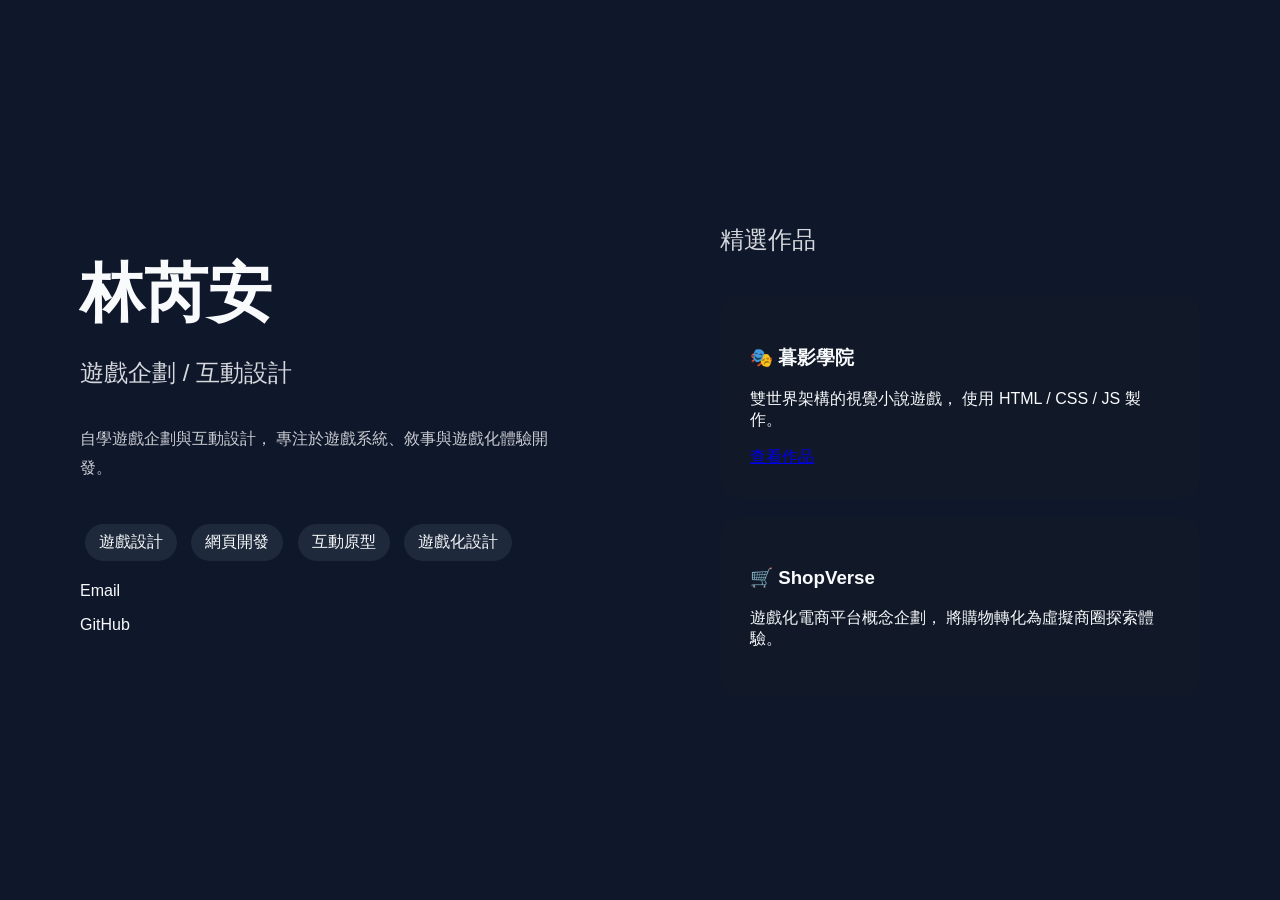
==== index.html @ 6c93cc81 "first commit" ====
<!DOCTYPE html>
<html lang="zh-Hant-TW">
    <head>
        <meta charset="UTF-8" />
        <meta name="viewport" content="width=device-width, initial-scale=1.0" />
        <title>Spin的網站</title>
        <link rel="stylesheet" href="index.css" />
    </head>
    <body>

    <div class="layout">

    <!-- 左側 -->
    <section class="left">

        <h1>林芮安</h1>

        <h2>遊戲企劃 / 互動設計</h2>

        <p class="intro">
        自學遊戲企劃與互動設計，
        專注於遊戲系統、敘事與遊戲化體驗開發。
        </p>

        <div class="tags">
            <span>遊戲設計</span>
            <span>網頁開發</span>
            <span>互動原型</span>
            <span>遊戲化設計</span>
        </div>

        <div class="contact">
        <p>Email</p>
        <p>GitHub</p>
        </div>

    </section>

    <!-- 右側 -->
    <section class="right">
        <h2>精選作品</h2>
        <div class="project-card">

        <h3>🎭 暮影學院</h3>

        <p>
            雙世界架構的視覺小說遊戲，
            使用 HTML / CSS / JS 製作。
        </p>

        <a href="#">
            查看作品
        </a>

        </div>

        <div class="project-card">

        <h3>🛒 ShopVerse</h3>

        <p>
            遊戲化電商平台概念企劃，
            將購物轉化為虛擬商圈探索體驗。
        </p>

        </div>

    </section>

    </div>

    </body>
</html>
---- index.css ----
body {
  margin: 0;
  background: #0f172a;
  color: #f8fafc;
  font-family: Arial, sans-serif;
}

.layout {
  display: flex;
  height: 100vh;
}

.left {
  flex: 1;

  display: flex;
  flex-direction: column;
  justify-content: center;

  padding: 80px;
}

.right {
  flex: 1;

  display: flex;
  flex-direction: column;
  justify-content: center;

  gap: 20px;
  padding: 80px;
}

h1 {
  font-size: 64px;
  margin: 0;
}

h2 {
  font-size: 24px;
  font-weight: 400;
  opacity: 0.85;
}

.slogan {
  color: #60a5fa;
  font-size: 18px;
  letter-spacing: 2px;
}

.intro {
  max-width: 500px;
  line-height: 1.8;
  opacity: 0.8;
}

.tags {
  margin-top: 20px;
}

.tags span {
  display: inline-block;
  background: #1e293b;
  padding: 8px 14px;
  margin: 5px;
  border-radius: 999px;
}

.project-card {
  background: #111827;

  padding: 30px;

  border-radius: 18px;

  transition: 0.3s;
}

.project-card:hover {
  transform: translateY(-5px);

  box-shadow: 0 10px 25px rgba(0,0,0,0.3);
}

@media (max-width: 900px) {

  .layout {
    flex-direction: column;
    height: auto;
  }

  .left,
  .right {
    padding: 40px 20px;
  }

}
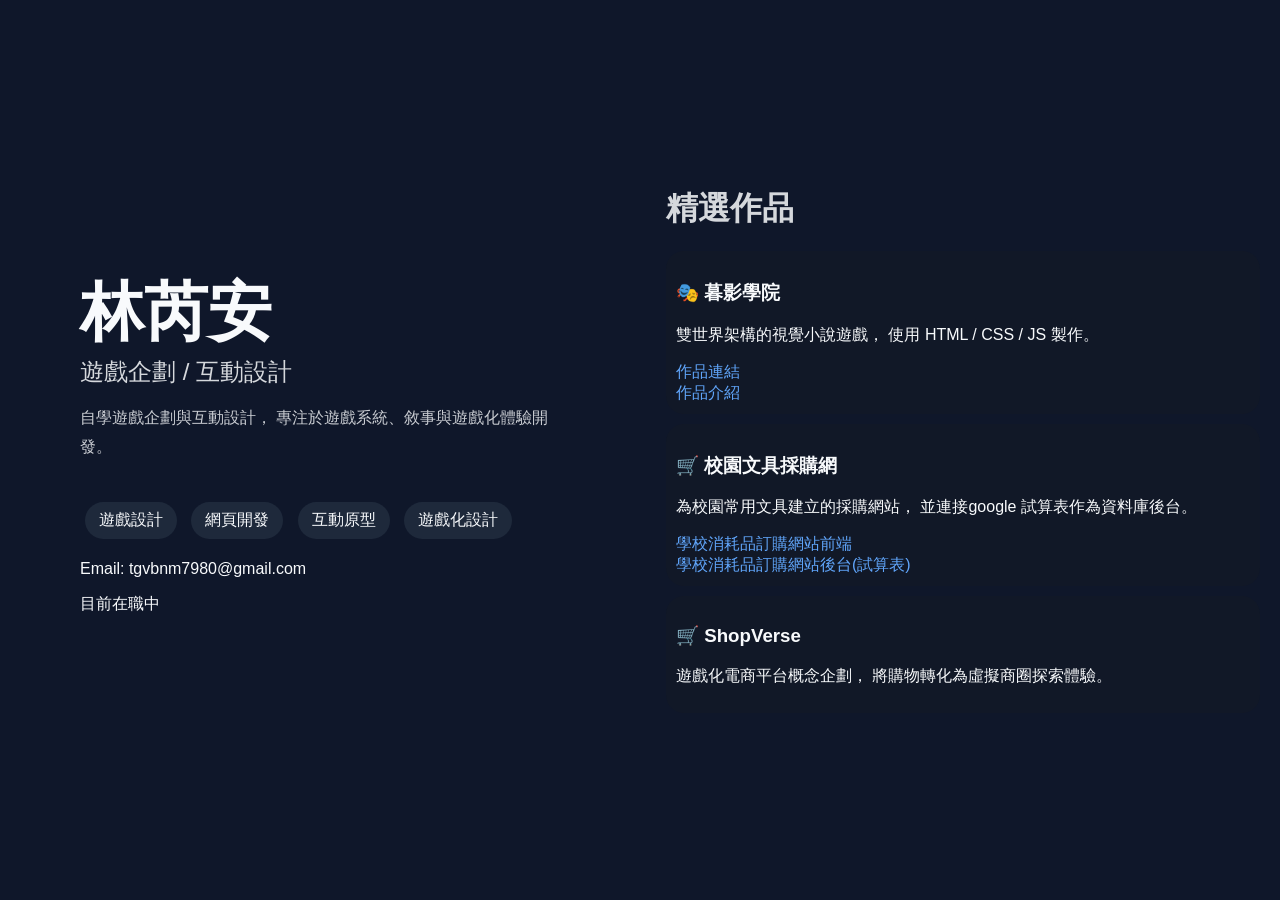
==== commit 05dd9efd: "修改內容" ====
--- a/index.html
+++ b/index.html
@@ -30,41 +30,60 @@
         </div>
 
         <div class="contact">
-        <p>Email</p>
-        <p>GitHub</p>
+        <p>Email: tgvbnm7980@gmail.com</p>
+        <p>目前在職中</p>
         </div>
 
     </section>
 
     <!-- 右側 -->
     <section class="right">
-        <h2>精選作品</h2>
+        <h2 class="section-title">精選作品</h2>
         <div class="project-card">
 
-        <h3>🎭 暮影學院</h3>
+            <h3>🎭 暮影學院</h3>
 
-        <p>
-            雙世界架構的視覺小說遊戲，
-            使用 HTML / CSS / JS 製作。
-        </p>
+            <p>
+                雙世界架構的視覺小說遊戲，
+                使用 HTML / CSS / JS 製作。
+            </p>
 
-        <a href="#">
-            查看作品
-        </a>
+            <a href="https://rfcxz-0052.github.io/Twilightveil-Academy/">
+                作品連結
+            </a><br/>
+            <a href="https://rfcxz-0052.github.io/Twilightveil-Academy/">
+                作品介紹
+            </a>
 
         </div>
 
         <div class="project-card">
 
-        <h3>🛒 ShopVerse</h3>
+            <h3>🛒 校園文具採購網</h3>
 
-        <p>
-            遊戲化電商平台概念企劃，
-            將購物轉化為虛擬商圈探索體驗。
-        </p>
+            <p>
+                為校園常用文具建立的採購網站，
+                並連接google 試算表作為資料庫後台。
+            </p>
+
+            <a href="https://rfcxz-0052.github.io/spin/">
+                學校消耗品訂購網站前端
+            </a><br/>
+            <a href="https://docs.google.com/spreadsheets/d/1D_rGNEsvYOeB0liO6SpAZK435p0ICe-RFGixYjX1dDI/edit?gid=0#gid=0">
+                學校消耗品訂購網站後台(試算表)
+            </a>
+        </div>
+
+        <div class="project-card">
+
+            <h3>🛒 ShopVerse</h3>
+
+            <p>
+                遊戲化電商平台概念企劃，
+                將購物轉化為虛擬商圈探索體驗。
+            </p>
 
         </div>
-
     </section>
 
     </div>
--- a/index.css
+++ b/index.css
@@ -11,7 +11,7 @@
 }
 
 .left {
-  flex: 1;
+  flex: 0.9;
 
   display: flex;
   flex-direction: column;
@@ -21,14 +21,14 @@
 }
 
 .right {
-  flex: 1;
+  flex: 1.1;
 
   display: flex;
   flex-direction: column;
   justify-content: center;
 
-  gap: 20px;
-  padding: 80px;
+  gap: 10px;
+  padding: 20px;
 }
 
 h1 {
@@ -40,6 +40,7 @@
   font-size: 24px;
   font-weight: 400;
   opacity: 0.85;
+  margin: 0;
 }
 
 .slogan {
@@ -69,7 +70,7 @@
 .project-card {
   background: #111827;
 
-  padding: 30px;
+  padding: 10px;
 
   border-radius: 18px;
 
@@ -80,6 +81,23 @@
   transform: translateY(-5px);
 
   box-shadow: 0 10px 25px rgba(0,0,0,0.3);
+}
+
+a {
+  color: #60a5fa;
+  text-decoration: none;
+  transition: 0.3s;
+}
+
+a:hover {
+  color: #93c5fd;
+  text-decoration: underline;
+}
+
+.section-title {
+  font-size: 32px;
+  font-weight: 700;
+  margin-bottom: 10px;
 }
 
 @media (max-width: 900px) {
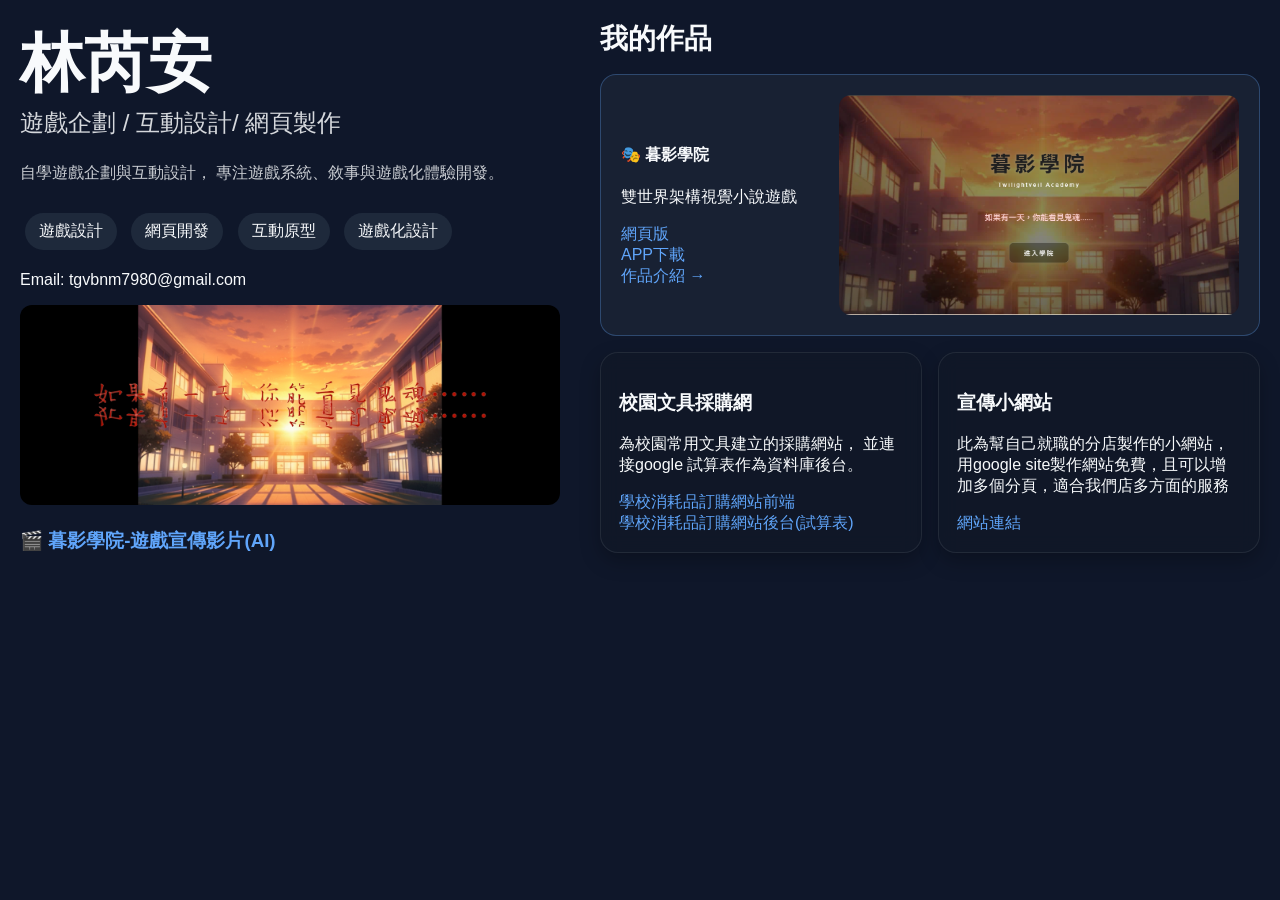
==== commit a26dbe72: "增加圖片" ====
--- a/index.html
+++ b/index.html
@@ -15,11 +15,11 @@
 
         <h1>林芮安</h1>
 
-        <h2>遊戲企劃 / 互動設計</h2>
+        <h2>遊戲企劃 / 互動設計/ 網頁製作</h2>
 
         <p class="intro">
         自學遊戲企劃與互動設計，
-        專注於遊戲系統、敘事與遊戲化體驗開發。
+        專注遊戲系統、敘事與遊戲化體驗開發。
         </p>
 
         <div class="tags">
@@ -30,36 +30,49 @@
         </div>
 
         <div class="contact">
-        <p>Email: tgvbnm7980@gmail.com</p>
-        <p>目前在職中</p>
+            <p>Email: tgvbnm7980@gmail.com</p>
         </div>
 
+        <div class="video-card">
+        <img src="twilight-trailer.png">
+
+        <h3><a href="https://youtu.be/7vutfbOrKSk?si=FcSepZp_I6oSFIhh">🎬 暮影學院-遊戲宣傳影片(AI)</a></h3>
+    </div>
     </section>
 
     <!-- 右側 -->
     <section class="right">
-        <h2 class="section-title">精選作品</h2>
+        <h3 class="section-title">我的作品</h3>
+        <div class="featured-project">
+
+            <div class="featured-content">
+
+                <h4>🎭 暮影學院</h4>
+
+                <p>
+                    雙世界架構視覺小說遊戲
+                </p>
+
+                <a href="https://rfcxz-0052.github.io/Twilightveil-Academy/">
+                    網頁版
+                </a><br>
+
+                <a href="https://drive.google.com/file/d/1RyQYQTikAQfRzZrEHS1qkBNmT1TWV3gc/view?usp=sharing">
+                    APP下載
+                </a><br>
+
+                <a href="https://rfcxz-0052.github.io/Twilightveil-Academy/">
+                    作品介紹 →
+                </a>
+
+            </div>
+
+            <img src="twilight.png" alt="暮影學院">
+
+        </div>
         <div class="project-card">
 
-            <h3>🎭 暮影學院</h3>
-
-            <p>
-                雙世界架構的視覺小說遊戲，
-                使用 HTML / CSS / JS 製作。
-            </p>
-
-            <a href="https://rfcxz-0052.github.io/Twilightveil-Academy/">
-                作品連結
-            </a><br/>
-            <a href="https://rfcxz-0052.github.io/Twilightveil-Academy/">
-                作品介紹
-            </a>
-
-        </div>
-
-        <div class="project-card">
-
-            <h3>🛒 校園文具採購網</h3>
+            <h3>校園文具採購網</h3>
 
             <p>
                 為校園常用文具建立的採購網站，
@@ -76,13 +89,16 @@
 
         <div class="project-card">
 
-            <h3>🛒 ShopVerse</h3>
+            <h3>宣傳小網站</h3>
 
             <p>
-                遊戲化電商平台概念企劃，
-                將購物轉化為虛擬商圈探索體驗。
+                此為幫自己就職的分店製作的小網站，
+                用google site製作網站免費，且可以增加多個分頁，適合我們店多方面的服務
             </p>
 
+            <a href="https://sites.google.com/liwen.com.tw/nknu-liwen-ua/%E9%A6%96%E9%A0%81">
+                網站連結
+            </a>
         </div>
     </section>
 
--- a/index.css
+++ b/index.css
@@ -8,6 +8,8 @@
 .layout {
   display: flex;
   height: 100vh;
+  padding: 0;
+  margin: 0;
 }
 
 .left {
@@ -15,20 +17,20 @@
 
   display: flex;
   flex-direction: column;
-  justify-content: center;
+  justify-content: flex-start;
 
-  padding: 80px;
+  padding: 20px;
 }
 
 .right {
   flex: 1.1;
 
-  display: flex;
-  flex-direction: column;
-  justify-content: center;
+  display: grid;
+  grid-template-columns: repeat(auto-fit, minmax(280px, 1fr));
+  gap: 16px;
 
-  gap: 10px;
   padding: 20px;
+  align-content: start;
 }
 
 h1 {
@@ -53,10 +55,7 @@
   max-width: 500px;
   line-height: 1.8;
   opacity: 0.8;
-}
-
-.tags {
-  margin-top: 20px;
+  margin: 20px 0;
 }
 
 .tags span {
@@ -67,20 +66,77 @@
   border-radius: 999px;
 }
 
+.video-card img {
+    width: 100%;
+    height: 200px;
+    object-fit: cover;
+    border-radius: 12px;
+}
+
+.video-card:hover {
+  transform: translateY(-6px) scale(1.01);
+}
+
+.featured-project {
+    grid-column: 1 / -1;
+
+    display: flex;
+    justify-content: space-between;
+    align-items: center;
+    gap: 24px;
+
+    padding: 20px;
+
+    border-radius: 16px;
+    background: rgba(30,41,59,.6);
+
+    border: 1px solid rgba(96,165,250,0.3);
+
+    transition: 0.3s ease;
+}
+
+.featured-project img {
+    width: 400px;
+    height: 220px;
+
+    object-fit: cover;
+    border-radius: 12px;
+
+    flex-shrink: 0;
+}
+
+.featured-content {
+    flex: 1;
+}
+
+.featured-project:hover {
+  transform: translateY(-6px) scale(1.01);
+
+  box-shadow:
+    0 15px 35px rgba(0,0,0,0.4),
+    0 0 20px rgba(96,165,250,0.3);
+}
+
 .project-card {
-  background: #111827;
+  background: rgba(17, 24, 39, 0.8);
+  backdrop-filter: blur(10px);
 
-  padding: 10px;
-
+  padding: 18px;
   border-radius: 18px;
 
-  transition: 0.3s;
+  border: 1px solid rgba(255, 255, 255, 0.08);
+
+  box-shadow: 0 8px 20px rgba(0,0,0,0.25);
+
+  transition: 0.3s ease;
 }
 
 .project-card:hover {
-  transform: translateY(-5px);
+  transform: translateY(-6px) scale(1.01);
 
-  box-shadow: 0 10px 25px rgba(0,0,0,0.3);
+  box-shadow:
+    0 15px 35px rgba(0,0,0,0.4),
+    0 0 0 1px rgba(96,165,250,0.2);
 }
 
 a {
@@ -95,9 +151,10 @@
 }
 
 .section-title {
-  font-size: 32px;
+  font-size: 28px;
   font-weight: 700;
-  margin-bottom: 10px;
+  padding: 0;
+  margin:0;
 }
 
 @media (max-width: 900px) {
@@ -112,4 +169,12 @@
     padding: 40px 20px;
   }
 
+  .featured-project {
+    flex-direction: column;
+  }
+
+  .featured-project img {
+      width: 100%;
+      height: 200px;
+  }
 }
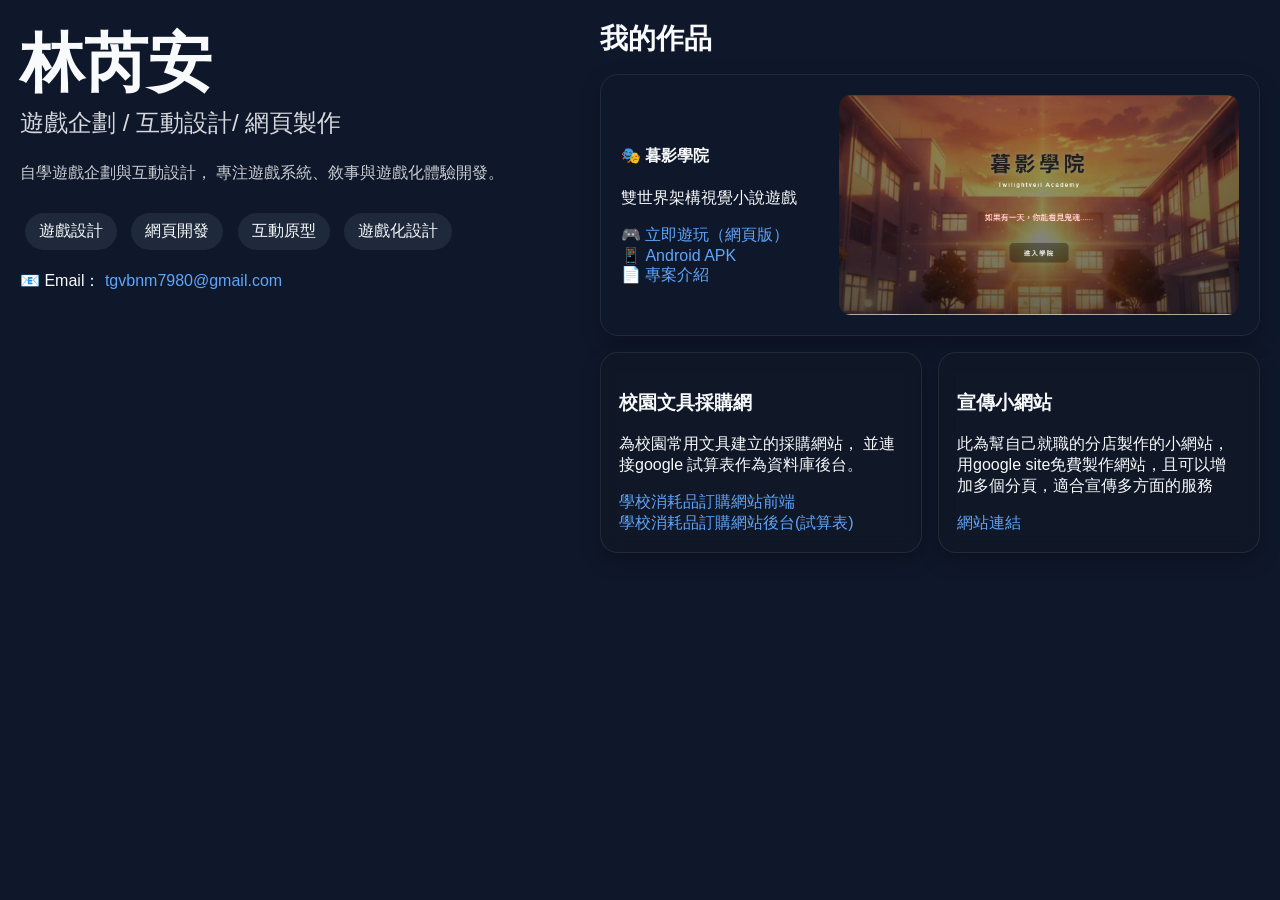
==== commit 74a44e18: "增加作品介紹頁" ====
--- a/index.html
+++ b/index.html
@@ -4,7 +4,7 @@
         <meta charset="UTF-8" />
         <meta name="viewport" content="width=device-width, initial-scale=1.0" />
         <title>Spin的網站</title>
-        <link rel="stylesheet" href="index.css" />
+        <link rel="stylesheet" href="./index.css" />
     </head>
     <body>
 
@@ -30,14 +30,21 @@
         </div>
 
         <div class="contact">
-            <p>Email: tgvbnm7980@gmail.com</p>
+            <p>
+                📧 Email：
+                <a href="mailto:tgvbnm7980@gmail.com">
+                    tgvbnm7980@gmail.com
+                </a>
+            </p>
         </div>
 
-        <div class="video-card">
-        <img src="twilight-trailer.png">
-
-        <h3><a href="https://youtu.be/7vutfbOrKSk?si=FcSepZp_I6oSFIhh">🎬 暮影學院-遊戲宣傳影片(AI)</a></h3>
-    </div>
+        <div class="video-container">
+            <iframe
+                src="https://www.youtube.com/embed/7vutfbOrKSk"
+                title="暮影學院遊戲宣傳影片"
+                allowfullscreen>
+            </iframe>
+        </div>
     </section>
 
     <!-- 右側 -->
@@ -53,16 +60,16 @@
                     雙世界架構視覺小說遊戲
                 </p>
 
-                <a href="https://rfcxz-0052.github.io/Twilightveil-Academy/">
-                    網頁版
+                <a href="https://rfcxz-0052.github.io/Twilightveil-Academy/" target="_blank" rel="noopener noreferrer">
+                    🎮 立即遊玩（網頁版）
                 </a><br>
 
-                <a href="https://drive.google.com/file/d/1RyQYQTikAQfRzZrEHS1qkBNmT1TWV3gc/view?usp=sharing">
-                    APP下載
+                <a href="https://drive.google.com/file/d/1RyQYQTikAQfRzZrEHS1qkBNmT1TWV3gc/view?usp=sharing" target="_blank" rel="noopener noreferrer">
+                    📱 Android APK
                 </a><br>
 
-                <a href="https://rfcxz-0052.github.io/Twilightveil-Academy/">
-                    作品介紹 →
+                <a href="/twilight.html" target="_blank" rel="noopener noreferrer">
+                    📄 專案介紹
                 </a>
 
             </div>
@@ -79,10 +86,11 @@
                 並連接google 試算表作為資料庫後台。
             </p>
 
-            <a href="https://rfcxz-0052.github.io/spin/">
+            <a href="https://rfcxz-0052.github.io/spin/" target="_blank" rel="noopener noreferrer">
                 學校消耗品訂購網站前端
             </a><br/>
-            <a href="https://docs.google.com/spreadsheets/d/1D_rGNEsvYOeB0liO6SpAZK435p0ICe-RFGixYjX1dDI/edit?gid=0#gid=0">
+
+            <a href="https://docs.google.com/spreadsheets/d/1D_rGNEsvYOeB0liO6SpAZK435p0ICe-RFGixYjX1dDI/edit?gid=0#gid=0" target="_blank" rel="noopener noreferrer">
                 學校消耗品訂購網站後台(試算表)
             </a>
         </div>
@@ -93,10 +101,10 @@
 
             <p>
                 此為幫自己就職的分店製作的小網站，
-                用google site製作網站免費，且可以增加多個分頁，適合我們店多方面的服務
+                用google site免費製作網站，且可以增加多個分頁，適合宣傳多方面的服務
             </p>
 
-            <a href="https://sites.google.com/liwen.com.tw/nknu-liwen-ua/%E9%A6%96%E9%A0%81">
+            <a href="https://sites.google.com/liwen.com.tw/nknu-liwen-ua/%E9%A6%96%E9%A0%81" target="_blank" rel="noopener noreferrer">
                 網站連結
             </a>
         </div>
--- a/index.css
+++ b/index.css
@@ -66,15 +66,17 @@
   border-radius: 999px;
 }
 
-.video-card img {
-    width: 100%;
-    height: 200px;
-    object-fit: cover;
-    border-radius: 12px;
+.video-container {
+    position: relative;
+    width: 85%;
+    max-width: 800px;
+    margin: 0 auto;
 }
 
-.video-card:hover {
-  transform: translateY(-6px) scale(1.01);
+.video-container iframe {
+    width: 100%;
+    aspect-ratio: 16 / 9;
+    border: none;
 }
 
 .featured-project {
@@ -87,10 +89,11 @@
 
     padding: 20px;
 
-    border-radius: 16px;
-    background: rgba(30,41,59,.6);
+    border-radius: 18px;
 
-    border: 1px solid rgba(96,165,250,0.3);
+    border: 1px solid rgba(255, 255, 255, 0.08);
+
+    box-shadow: 0 8px 20px rgba(0,0,0,0.25);
 
     transition: 0.3s ease;
 }
